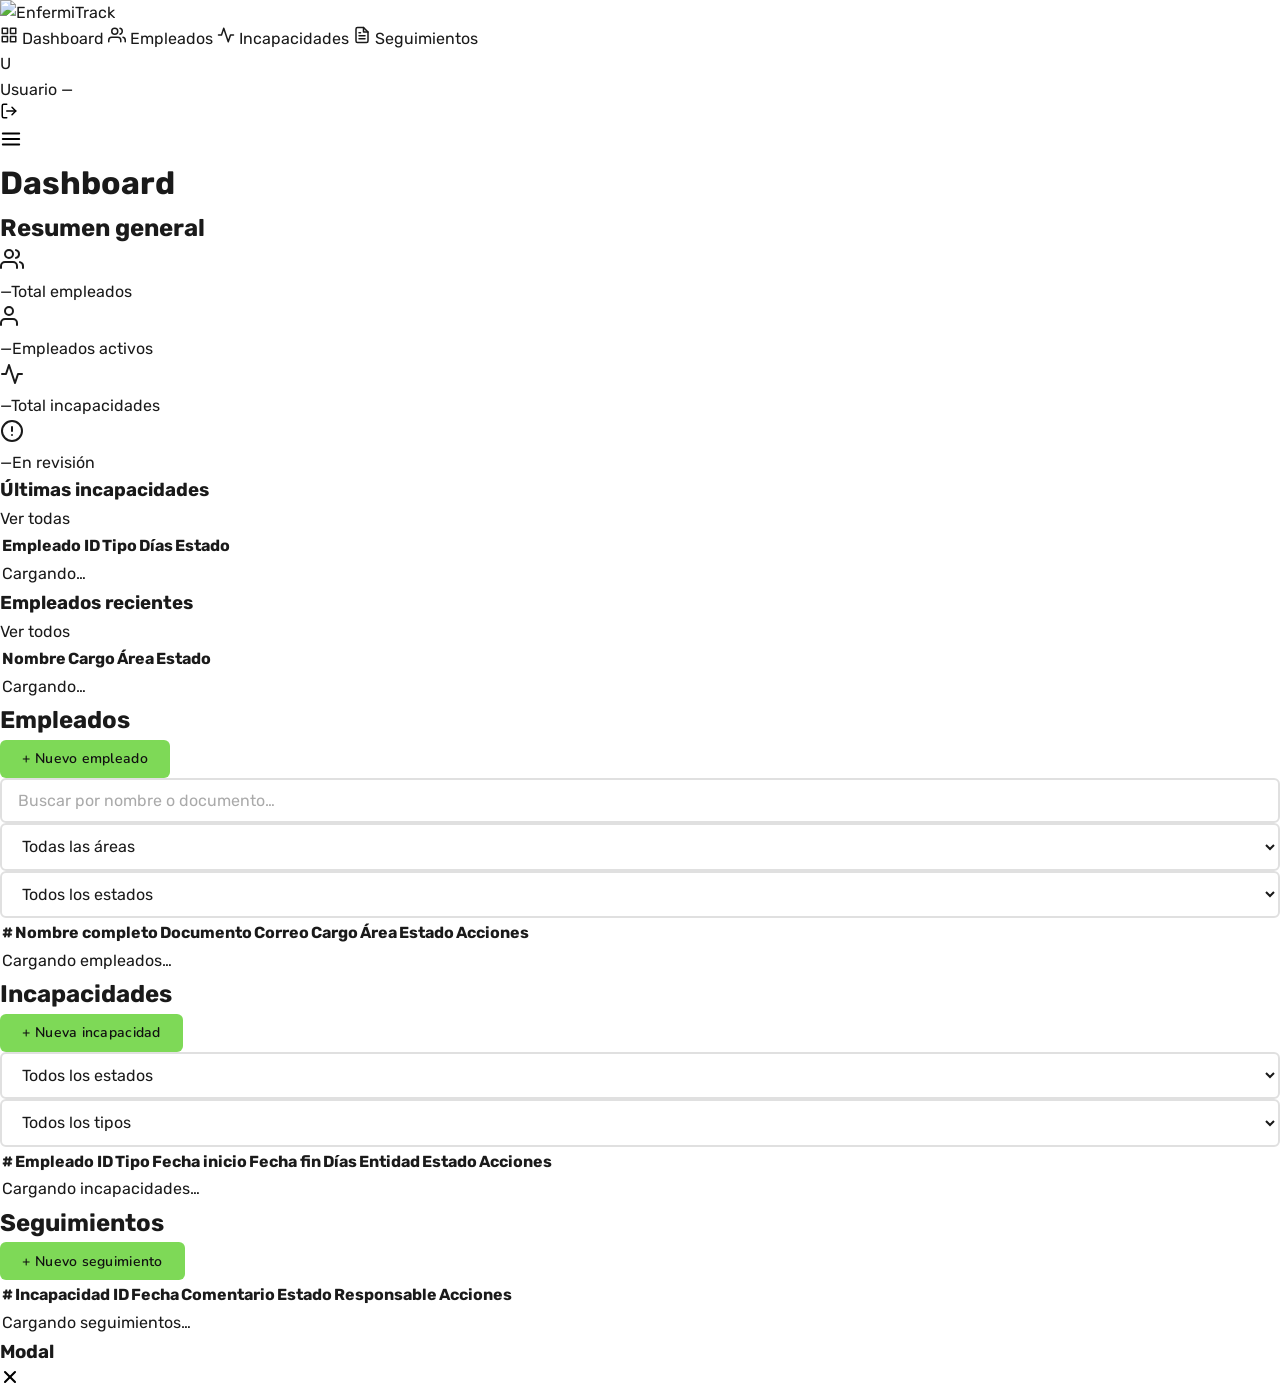
==== Paginas/Dashboard.html @ d9bfbee5 "samuel : [Organizacion de pagina Dashboards]" ====
<!DOCTYPE html>
<html lang="es">
<head>
  <meta charset="UTF-8" />
  <meta name="viewport" content="width=device-width, initial-scale=1.0" />
  <title>EnfermiTrack — Dashboard</title>
  <link rel="preconnect" href="https://fonts.googleapis.com" />
  <link rel="preconnect" href="https://fonts.gstatic.com" crossorigin />
  <link href="https://fonts.googleapis.com/css2?family=Rajdhani:wght@500;600;700&family=Rubik:wght@400;500;600&family=Nunito:wght@400;600;700&display=swap" rel="stylesheet" />
  <link rel="stylesheet" href="../Css/Estilos.css" />
  <link rel="stylesheet" href="../Css/Dashboard.css" />
</head>
<body class="app-body">

  <!-- SIDEBAR -->
  <aside class="sidebar" id="sidebar">
    <div class="sidebar__brand">
      <img src="../Img/logo.png" alt="EnfermiTrack" class="sidebar__logo" />
    </div>
    <nav class="sidebar__nav">
      <a href="#" class="sidebar__link active" data-view="dashboard">
        <svg xmlns="http://www.w3.org/2000/svg" width="18" height="18" viewBox="0 0 24 24" fill="none" stroke="currentColor" stroke-width="2" stroke-linecap="round" stroke-linejoin="round"><rect x="3" y="3" width="7" height="7"/><rect x="14" y="3" width="7" height="7"/><rect x="3" y="14" width="7" height="7"/><rect x="14" y="14" width="7" height="7"/></svg>
        <span>Dashboard</span>
      </a>
      <a href="#" class="sidebar__link" data-view="empleados">
        <svg xmlns="http://www.w3.org/2000/svg" width="18" height="18" viewBox="0 0 24 24" fill="none" stroke="currentColor" stroke-width="2" stroke-linecap="round" stroke-linejoin="round"><path d="M17 21v-2a4 4 0 0 0-4-4H5a4 4 0 0 0-4 4v2"/><circle cx="9" cy="7" r="4"/><path d="M23 21v-2a4 4 0 0 0-3-3.87"/><path d="M16 3.13a4 4 0 0 1 0 7.75"/></svg>
        <span>Empleados</span>
      </a>
      <a href="#" class="sidebar__link" data-view="incapacidades">
        <svg xmlns="http://www.w3.org/2000/svg" width="18" height="18" viewBox="0 0 24 24" fill="none" stroke="currentColor" stroke-width="2" stroke-linecap="round" stroke-linejoin="round"><path d="M22 12h-4l-3 9L9 3l-3 9H2"/></svg>
        <span>Incapacidades</span>
      </a>
      <a href="#" class="sidebar__link" data-view="seguimientos">
        <svg xmlns="http://www.w3.org/2000/svg" width="18" height="18" viewBox="0 0 24 24" fill="none" stroke="currentColor" stroke-width="2" stroke-linecap="round" stroke-linejoin="round"><path d="M14 2H6a2 2 0 0 0-2 2v16a2 2 0 0 0 2 2h12a2 2 0 0 0 2-2V8z"/><polyline points="14 2 14 8 20 8"/><line x1="16" y1="13" x2="8" y2="13"/><line x1="16" y1="17" x2="8" y2="17"/><polyline points="10 9 9 9 8 9"/></svg>
        <span>Seguimientos</span>
      </a>
    </nav>
    <div class="sidebar__footer">
      <div class="sidebar__user">
        <div class="sidebar__avatar" id="sidebarAvatar">U</div>
        <div class="sidebar__user-info">
          <span class="sidebar__user-name" id="sidebarUserName">Usuario</span>
          <span class="sidebar__user-role" id="sidebarUserRole">—</span>
        </div>
      </div>
      <button class="sidebar__logout" id="btnLogout" title="Cerrar sesión">
        <svg xmlns="http://www.w3.org/2000/svg" width="18" height="18" viewBox="0 0 24 24" fill="none" stroke="currentColor" stroke-width="2" stroke-linecap="round" stroke-linejoin="round"><path d="M9 21H5a2 2 0 0 1-2-2V5a2 2 0 0 1 2-2h4"/><polyline points="16 17 21 12 16 7"/><line x1="21" y1="12" x2="9" y2="12"/></svg>
      </button>
    </div>
  </aside>

  <!-- MAIN -->
  <div class="app-main">
    <header class="topbar">
      <button class="topbar__menu" id="btnMenuMobile" aria-label="Abrir menú">
        <svg xmlns="http://www.w3.org/2000/svg" width="22" height="22" viewBox="0 0 24 24" fill="none" stroke="currentColor" stroke-width="2" stroke-linecap="round" stroke-linejoin="round"><line x1="3" y1="6" x2="21" y2="6"/><line x1="3" y1="12" x2="21" y2="12"/><line x1="3" y1="18" x2="21" y2="18"/></svg>
      </button>
      <h1 class="topbar__title" id="topbarTitle">Dashboard</h1>
      <div class="topbar__right">
        <span class="topbar__badge" id="topbarUser"></span>
      </div>
    </header>

    <div class="toast-container" id="toastContainer" aria-live="polite"></div>

    <!-- VISTA DASHBOARD -->
    <section class="view" id="view-dashboard">
      <div class="view__header">
        <h2 class="view__title">Resumen general</h2>
      </div>
      <div class="stats-grid">
        <div class="stat-card stat-card--green">
          <div class="stat-card__icon"><svg xmlns="http://www.w3.org/2000/svg" width="24" height="24" viewBox="0 0 24 24" fill="none" stroke="currentColor" stroke-width="2" stroke-linecap="round" stroke-linejoin="round"><path d="M17 21v-2a4 4 0 0 0-4-4H5a4 4 0 0 0-4 4v2"/><circle cx="9" cy="7" r="4"/><path d="M23 21v-2a4 4 0 0 0-3-3.87"/><path d="M16 3.13a4 4 0 0 1 0 7.75"/></svg></div>
          <div class="stat-card__body"><span class="stat-card__num" id="statTotalEmpleados">—</span><span class="stat-card__label">Total empleados</span></div>
        </div>
        <div class="stat-card stat-card--blue">
          <div class="stat-card__icon"><svg xmlns="http://www.w3.org/2000/svg" width="24" height="24" viewBox="0 0 24 24" fill="none" stroke="currentColor" stroke-width="2" stroke-linecap="round" stroke-linejoin="round"><path d="M17 21v-2a4 4 0 0 0-4-4H5a4 4 0 0 0-4 4v2"/><circle cx="9" cy="7" r="4"/></svg></div>
          <div class="stat-card__body"><span class="stat-card__num" id="statEmpleadosActivos">—</span><span class="stat-card__label">Empleados activos</span></div>
        </div>
        <div class="stat-card stat-card--yellow">
          <div class="stat-card__icon"><svg xmlns="http://www.w3.org/2000/svg" width="24" height="24" viewBox="0 0 24 24" fill="none" stroke="currentColor" stroke-width="2" stroke-linecap="round" stroke-linejoin="round"><path d="M22 12h-4l-3 9L9 3l-3 9H2"/></svg></div>
          <div class="stat-card__body"><span class="stat-card__num" id="statTotalIncapacidades">—</span><span class="stat-card__label">Total incapacidades</span></div>
        </div>
        <div class="stat-card stat-card--red">
          <div class="stat-card__icon"><svg xmlns="http://www.w3.org/2000/svg" width="24" height="24" viewBox="0 0 24 24" fill="none" stroke="currentColor" stroke-width="2" stroke-linecap="round" stroke-linejoin="round"><circle cx="12" cy="12" r="10"/><line x1="12" y1="8" x2="12" y2="12"/><line x1="12" y1="16" x2="12.01" y2="16"/></svg></div>
          <div class="stat-card__body"><span class="stat-card__num" id="statIncapacidadesPendientes">—</span><span class="stat-card__label">En revisión</span></div>
        </div>
      </div>
      <div class="dashboard-grid">
        <div class="card">
          <div class="card__header">
            <h3 class="card__title">Últimas incapacidades</h3>
            <a href="#" class="card__link" data-view="incapacidades">Ver todas</a>
          </div>
          <div class="table-wrap">
            <table class="table" id="dashTableIncapacidades">
              <thead><tr><th>Empleado ID</th><th>Tipo</th><th>Días</th><th>Estado</th></tr></thead>
              <tbody><tr><td colspan="4" class="table__empty">Cargando…</td></tr></tbody>
            </table>
          </div>
        </div>
        <div class="card">
          <div class="card__header">
            <h3 class="card__title">Empleados recientes</h3>
            <a href="#" class="card__link" data-view="empleados">Ver todos</a>
          </div>
          <div class="table-wrap">
            <table class="table" id="dashTableEmpleados">
              <thead><tr><th>Nombre</th><th>Cargo</th><th>Área</th><th>Estado</th></tr></thead>
              <tbody><tr><td colspan="4" class="table__empty">Cargando…</td></tr></tbody>
            </table>
          </div>
        </div>
      </div>
    </section>

    <!-- VISTA EMPLEADOS -->
    <section class="view hidden" id="view-empleados">
      <div class="view__header">
        <h2 class="view__title">Empleados</h2>
        <button class="btn btn--primary" id="btnNuevoEmpleado">+ Nuevo empleado</button>
      </div>
      <div class="filters-bar">
        <input class="form-input filters-bar__search" type="text" id="filterEmpleadoNombre" placeholder="Buscar por nombre o documento…" />
        <select class="form-input filters-bar__select" id="filterEmpleadoArea"><option value="">Todas las áreas</option></select>
        <select class="form-input filters-bar__select" id="filterEmpleadoEstado">
          <option value="">Todos los estados</option>
          <option value="activo">Activo</option>
          <option value="inactivo">Inactivo</option>
        </select>
      </div>
      <div class="card">
        <div class="table-wrap">
          <table class="table" id="tablaEmpleados">
            <thead><tr><th>#</th><th>Nombre completo</th><th>Documento</th><th>Correo</th><th>Cargo</th><th>Área</th><th>Estado</th><th>Acciones</th></tr></thead>
            <tbody><tr><td colspan="8" class="table__empty">Cargando empleados…</td></tr></tbody>
          </table>
        </div>
      </div>
    </section>

    <!-- VISTA INCAPACIDADES -->
    <section class="view hidden" id="view-incapacidades">
      <div class="view__header">
        <h2 class="view__title">Incapacidades</h2>
        <button class="btn btn--primary" id="btnNuevaIncapacidad">+ Nueva incapacidad</button>
      </div>
      <div class="filters-bar">
        <select class="form-input filters-bar__select" id="filterIncapEstado">
          <option value="">Todos los estados</option>
          <option value="registrada">Registrada</option>
          <option value="en_revision">En revisión</option>
          <option value="aprobada">Aprobada</option>
          <option value="rechazada">Rechazada</option>
          <option value="finalizada">Finalizada</option>
        </select>
        <select class="form-input filters-bar__select" id="filterIncapTipo">
          <option value="">Todos los tipos</option>
          <option value="enfermedad_general">Enfermedad general</option>
          <option value="accidente_laboral">Accidente laboral</option>
          <option value="licencia_medica">Licencia médica</option>
          <option value="incapacidad_temporal">Incapacidad temporal</option>
        </select>
      </div>
      <div class="card">
        <div class="table-wrap">
          <table class="table" id="tablaIncapacidades">
            <thead><tr><th>#</th><th>Empleado ID</th><th>Tipo</th><th>Fecha inicio</th><th>Fecha fin</th><th>Días</th><th>Entidad</th><th>Estado</th><th>Acciones</th></tr></thead>
            <tbody><tr><td colspan="9" class="table__empty">Cargando incapacidades…</td></tr></tbody>
          </table>
        </div>
      </div>
    </section>

    <!-- VISTA SEGUIMIENTOS -->
    <section class="view hidden" id="view-seguimientos">
      <div class="view__header">
        <h2 class="view__title">Seguimientos</h2>
        <button class="btn btn--primary" id="btnNuevoSeguimiento">+ Nuevo seguimiento</button>
      </div>
      <div class="card">
        <div class="table-wrap">
          <table class="table" id="tablaSeguimientos">
            <thead><tr><th>#</th><th>Incapacidad ID</th><th>Fecha</th><th>Comentario</th><th>Estado</th><th>Responsable</th><th>Acciones</th></tr></thead>
            <tbody><tr><td colspan="7" class="table__empty">Cargando seguimientos…</td></tr></tbody>
          </table>
        </div>
      </div>
    </section>

  </div>

  <!-- MODAL -->
  <div class="modal-backdrop hidden" id="modalBackdrop">
    <div class="modal" id="modal" role="dialog" aria-modal="true" aria-labelledby="modalTitle">
      <div class="modal__header">
        <h3 class="modal__title" id="modalTitle">Modal</h3>
        <button class="modal__close" id="modalClose" aria-label="Cerrar">
          <svg xmlns="http://www.w3.org/2000/svg" width="20" height="20" viewBox="0 0 24 24" fill="none" stroke="currentColor" stroke-width="2.5" stroke-linecap="round" stroke-linejoin="round"><line x1="18" y1="6" x2="6" y2="18"/><line x1="6" y1="6" x2="18" y2="18"/></svg>
        </button>
      </div>
      <div class="modal__body" id="modalBody"></div>
      <div class="modal__footer" id="modalFooter"></div>
    </div>
  </div>

  <!-- SCRIPTS -->
  <script src="../Js/Utils/Token.js"></script>
  <script src="../Js/Utils/Helpers.js"></script>
  <script src="../Js/Api/Auth.js"></script>
  <script src="../Js/Api/Empleados.js"></script>
  <script src="../Js/Api/Incapacidades.js"></script>
  <script src="../Js/Api/Seguimiento.js"></script>
  <script src="../Js/Ui/Tables.js"></script>
  <script src="../Js/Ui/Forms.js"></script>
  <script src="../Js/Ui/Dashboards.js"></script>
</body>
</html>
---- Css/Estilos.css ----
/* ═══════════════════════════════════════════════════════════════
   ENFERMITRACK — Estilos.css
   Scope: Index.html (landing + login)
   Tokens compartidos también usados por Dashboard.css
═══════════════════════════════════════════════════════════════ */

/* ─── TOKENS ─────────────────────────────────────────────────── */
:root {
  /* Colores */
  --verde:        #7ed957;
  --verde-dark:   #5cb83a;
  --verde-light:  #a8e87c;
  --negro:        #111111;
  --gris-oscuro:  #1e1e1e;
  --gris-medio:   #3a3a3a;
  --gris-suave:   #f4f4f4;
  --gris-borde:   #e0e0e0;
  --blanco:       #ffffff;
  --texto:        #1a1a1a;
  --texto-suave:  #555555;
  --error:        #e53e3e;
  --error-bg:     #fff5f5;
  --success:      #2f855a;
  --success-bg:   #f0fff4;

  /* Tipografías */
  --font-display: 'Rajdhani', sans-serif;   /* Títulos grandes — aprox Horizon */
  --font-body:    'Rubik', sans-serif;      /* Cuerpo — aprox Ruda */
  --font-ui:      'Nunito', sans-serif;     /* UI/forms — aprox Chau Philomene */

  /* Escala de tipo */
  --text-xs:   0.75rem;
  --text-sm:   0.875rem;
  --text-base: 1rem;
  --text-lg:   1.125rem;
  --text-xl:   1.375rem;
  --text-2xl:  1.75rem;
  --text-3xl:  2.5rem;
  --text-4xl:  3.5rem;

  /* Espaciado */
  --sp-1: 0.25rem;
  --sp-2: 0.5rem;
  --sp-3: 0.75rem;
  --sp-4: 1rem;
  --sp-6: 1.5rem;
  --sp-8: 2rem;
  --sp-12: 3rem;
  --sp-16: 4rem;

  /* Radios */
  --radius-sm: 6px;
  --radius:    10px;
  --radius-lg: 16px;

  /* Sombras */
  --shadow-sm: 0 1px 4px rgba(0,0,0,.08);
  --shadow:    0 4px 16px rgba(0,0,0,.12);
  --shadow-lg: 0 12px 40px rgba(0,0,0,.18);

  /* Transiciones */
  --transition: 180ms ease;
}

/* ─── RESET ───────────────────────────────────────────────────── */
*, *::before, *::after { box-sizing: border-box; margin: 0; padding: 0; }

html { scroll-behavior: smooth; }

body {
  font-family: var(--font-body);
  font-size: var(--text-base);
  color: var(--texto);
  background: var(--blanco);
  line-height: 1.6;
  -webkit-font-smoothing: antialiased;
}

img { display: block; max-width: 100%; }
a  { text-decoration: none; color: inherit; }
button { cursor: pointer; font-family: inherit; border: none; background: none; }

/* ─── BOTONES ─────────────────────────────────────────────────── */
.btn {
  display: inline-flex;
  align-items: center;
  justify-content: center;
  gap: var(--sp-2);
  font-family: var(--font-ui);
  font-weight: 600;
  font-size: var(--text-sm);
  padding: 0.6rem 1.4rem;
  border-radius: var(--radius-sm);
  transition: background var(--transition), color var(--transition),
              box-shadow var(--transition), transform var(--transition);
  letter-spacing: 0.02em;
  white-space: nowrap;
}

.btn--primary {
  background: var(--verde);
  color: var(--negro);
}
.btn--primary:hover {
  background: var(--verde-dark);
  box-shadow: 0 4px 14px rgba(126,217,87,.4);
  transform: translateY(-1px);
}
.btn--primary:active { transform: translateY(0); }

.btn--ghost {
  background: transparent;
  color: var(--negro);
  border: 2px solid var(--negro);
}
.btn--ghost:hover {
  background: var(--negro);
  color: var(--blanco);
}

.btn--full { width: 100%; }

.btn__loader .spinner {
  animation: spin 0.8s linear infinite;
}
@keyframes spin { to { transform: rotate(360deg); } }

/* ─── NAVBAR ──────────────────────────────────────────────────── */
.navbar {
  position: fixed;
  top: 0; left: 0; right: 0;
  z-index: 100;
  display: flex;
  align-items: center;
  justify-content: space-between;
  padding: var(--sp-3) var(--sp-8);
  background: var(--verde);
  box-shadow: 0 2px 8px rgba(0,0,0,.15);
}

.navbar__logo {
  height: 40px;
  width: auto;
  object-fit: contain;
}

.navbar__actions { display: flex; gap: var(--sp-3); }

/* ─── HERO ────────────────────────────────────────────────────── */
.hero {
  position: relative;
  height: 320px;           /* altura igual al diseño Canva */
  margin-top: 56px;        /* espacio navbar */
  overflow: hidden;
  display: flex;
  align-items: flex-end;
  background: var(--negro);
}

/* Foto de fondo: el señor */
.hero__bg {
  position: absolute;
  inset: 0;
  width: 100%;
  height: 100%;
  object-fit: cover;
  object-position: center top;
  z-index: 0;
}

/* Overlay oscuro sobre la foto */
.hero__overlay {
  position: absolute;
  inset: 0;
  background: linear-gradient(
    to right,
    rgba(10,10,10,0.72) 0%,
    rgba(10,10,10,0.45) 55%,
    rgba(10,10,10,0.10) 100%
  );
  z-index: 1;
}

/* Texto izquierdo */
.hero__content {
  position: relative;
  z-index: 2;
  padding: var(--sp-8) var(--sp-8) var(--sp-8);
  max-width: 520px;
}

.hero__title {
  font-family: var(--font-display);
  font-size: 2.8rem;
  font-weight: 700;
  line-height: 1.0;
  color: var(--blanco);
  text-transform: uppercase;
  letter-spacing: 0.01em;
  margin-bottom: var(--sp-3);
}

.hero__sub {
  font-family: var(--font-display);
  font-size: var(--text-lg);
  font-weight: 600;
  font-style: italic;
  color: var(--blanco);
  line-height: 1.4;
}

.hero__sub strong {
  font-style: normal;
}

/* Foto flotante: abuelita (derecha) */
.hero__float {
  position: absolute;
  right: 6%;
  bottom: 0;
  z-index: 3;
  width: 210px;
}

.hero__float-img {
  width: 100%;
  height: auto;
  border-radius: var(--radius-lg) var(--radius-lg) 0 0;
  display: block;
  object-fit: cover;
  object-position: top center;
  box-shadow: -4px 0 24px rgba(0,0,0,0.35);
}

/* ─── LOGIN SECTION ───────────────────────────────────────────── */
.login-section {
  background: var(--gris-suave);
  padding: var(--sp-16) var(--sp-4);
  display: flex;
  justify-content: center;
  align-items: center;
  min-height: 100vh;
}

.login-card {
  background: var(--blanco);
  border-radius: var(--radius-lg);
  box-shadow: var(--shadow-lg);
  padding: var(--sp-12) var(--sp-8);
  width: 100%;
  max-width: 420px;
}

.login-card__header {
  text-align: center;
  margin-bottom: var(--sp-8);
}

.login-card__logo {
  height: 48px;
  width: auto;
  margin: 0 auto var(--sp-4);
  object-fit: contain;
}

.login-card__title {
  font-family: var(--font-ui);
  font-size: var(--text-2xl);
  font-weight: 700;
  color: var(--texto);
  margin-bottom: var(--sp-2);
}

.login-card__sub {
  font-size: var(--text-sm);
  color: var(--texto-suave);
}

/* ─── FORMULARIO ──────────────────────────────────────────────── */
.login-form { display: flex; flex-direction: column; gap: var(--sp-4); }

.form-group { display: flex; flex-direction: column; gap: var(--sp-2); }

.form-label {
  font-family: var(--font-ui);
  font-size: var(--text-sm);
  font-weight: 600;
  color: var(--texto);
  letter-spacing: 0.01em;
}

.form-input-wrap { position: relative; }

.form-input {
  width: 100%;
  padding: 0.7rem 1rem;
  border: 2px solid var(--gris-borde);
  border-radius: var(--radius-sm);
  font-family: var(--font-body);
  font-size: var(--text-base);
  color: var(--texto);
  background: var(--blanco);
  transition: border-color var(--transition), box-shadow var(--transition);
  outline: none;
}

.form-input:focus {
  border-color: var(--verde);
  box-shadow: 0 0 0 3px rgba(126,217,87,0.2);
}

.form-input::placeholder { color: #aaa; }

.form-input-wrap .form-input {
  padding-right: 2.8rem;
}

.form-toggle-pw {
  position: absolute;
  right: 0.75rem;
  top: 50%;
  transform: translateY(-50%);
  color: var(--texto-suave);
  display: flex;
  align-items: center;
  padding: var(--sp-1);
  transition: color var(--transition);
}
.form-toggle-pw:hover { color: var(--verde-dark); }

/* Feedback */
.form-feedback {
  font-family: var(--font-ui);
  font-size: var(--text-sm);
  font-weight: 600;
  padding: 0.65rem 1rem;
  border-radius: var(--radius-sm);
  display: none;
}
.form-feedback.is-error {
  display: block;
  color: var(--error);
  background: var(--error-bg);
  border: 1px solid #feb2b2;
}
.form-feedback.is-success {
  display: block;
  color: var(--success);
  background: var(--success-bg);
  border: 1px solid #9ae6b4;
}

/* ─── FOOTER ──────────────────────────────────────────────────── */
.footer {
  background: var(--negro);
  color: rgba(255,255,255,0.35);
  font-family: var(--font-ui);
  font-size: var(--text-xs);
  text-align: center;
  padding: var(--sp-6) var(--sp-4);
  letter-spacing: 0.04em;
}

/* ─── RESPONSIVE ──────────────────────────────────────────────── */
@media (max-width: 768px) {
  .navbar { padding: var(--sp-3) var(--sp-4); }

  .hero         { height: 260px; }
  .hero__title  { font-size: var(--text-2xl); }
  .hero__sub    { font-size: var(--text-base); }
  .hero__content { padding: var(--sp-6) var(--sp-4); }

  .hero__float  { width: 140px; right: 3%; }
}

@media (max-width: 480px) {
  .hero         { height: 220px; }
  .hero__title  { font-size: var(--text-xl); }
  .hero__float  { width: 110px; }
  .login-card   { padding: var(--sp-8) var(--sp-6); }
}

/* ─── REDUCED MOTION ──────────────────────────────────────────── */
@media (prefers-reduced-motion: reduce) {
  *, *::before, *::after { animation: none !important; transition: none !important; }
}
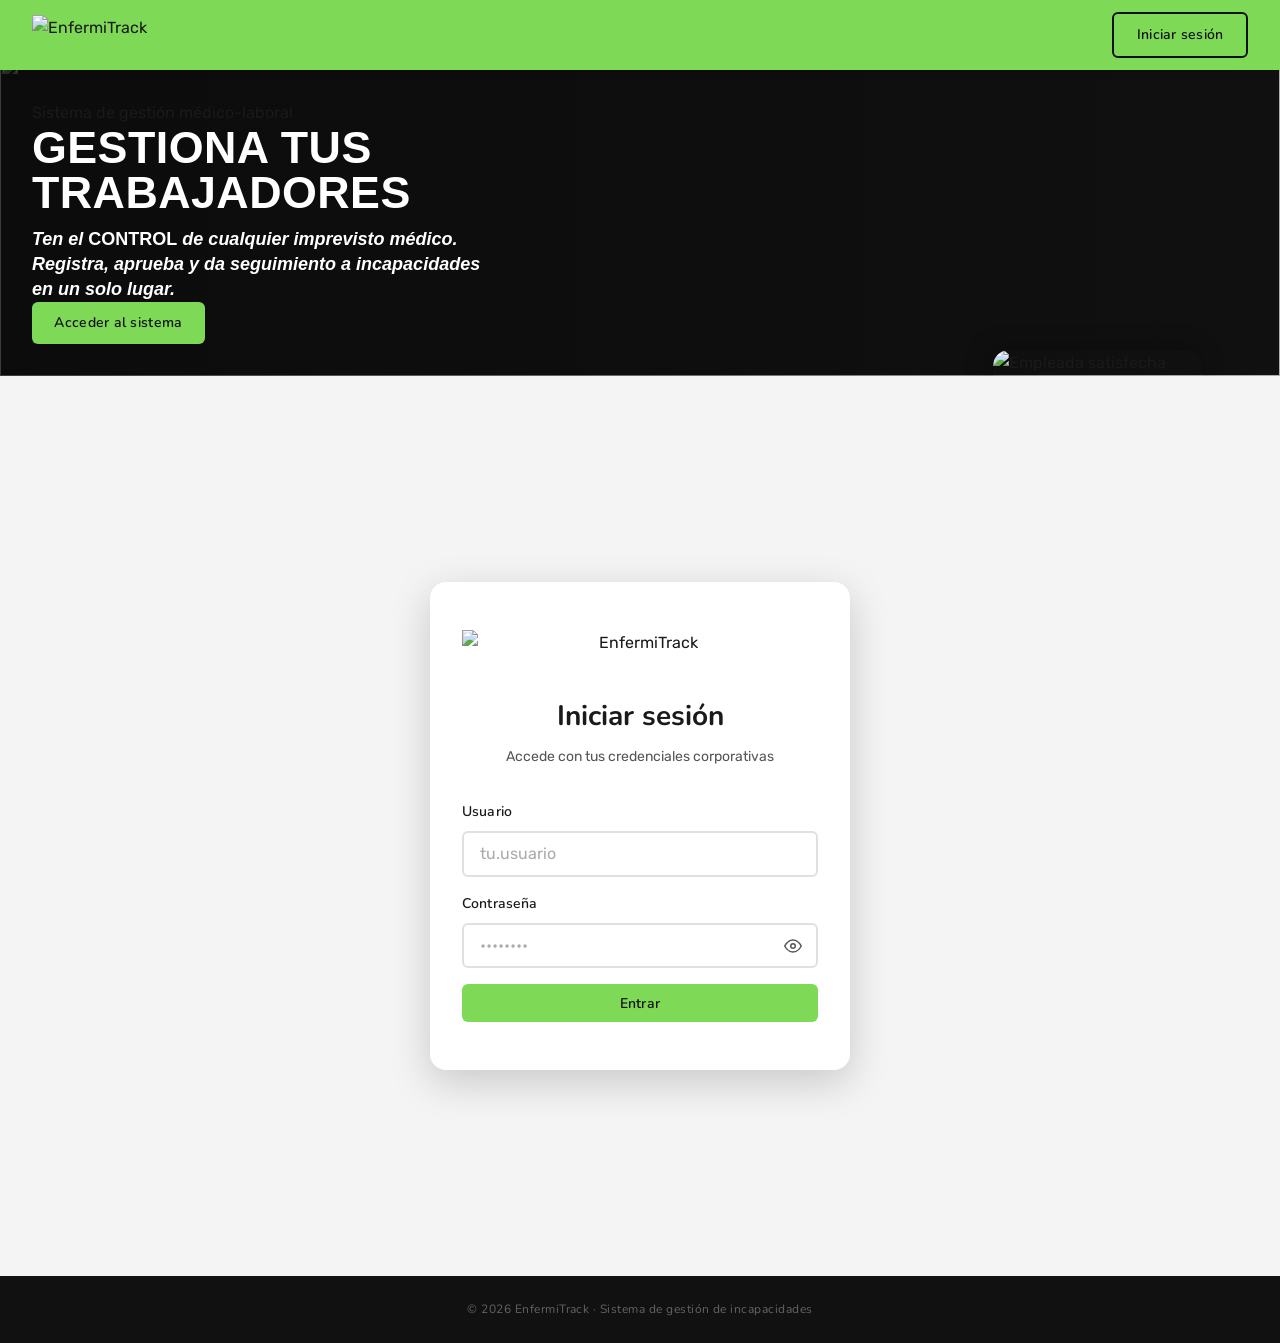
==== commit 7322740e: "samuel: [Correccion de nombres]" ====
--- a/Paginas/Dashboard.html
+++ b/Paginas/Dashboard.html
@@ -36,15 +36,9 @@
       </a>
     </nav>
     <div class="sidebar__footer">
-      <div class="sidebar__user">
-        <div class="sidebar__avatar" id="sidebarAvatar">U</div>
-        <div class="sidebar__user-info">
-          <span class="sidebar__user-name" id="sidebarUserName">Usuario</span>
-          <span class="sidebar__user-role" id="sidebarUserRole">—</span>
-        </div>
-      </div>
       <button class="sidebar__logout" id="btnLogout" title="Cerrar sesión">
         <svg xmlns="http://www.w3.org/2000/svg" width="18" height="18" viewBox="0 0 24 24" fill="none" stroke="currentColor" stroke-width="2" stroke-linecap="round" stroke-linejoin="round"><path d="M9 21H5a2 2 0 0 1-2-2V5a2 2 0 0 1 2-2h4"/><polyline points="16 17 21 12 16 7"/><line x1="21" y1="12" x2="9" y2="12"/></svg>
+        <span>Cerrar sesión</span>
       </button>
     </div>
   </aside>
@@ -56,9 +50,7 @@
         <svg xmlns="http://www.w3.org/2000/svg" width="22" height="22" viewBox="0 0 24 24" fill="none" stroke="currentColor" stroke-width="2" stroke-linecap="round" stroke-linejoin="round"><line x1="3" y1="6" x2="21" y2="6"/><line x1="3" y1="12" x2="21" y2="12"/><line x1="3" y1="18" x2="21" y2="18"/></svg>
       </button>
       <h1 class="topbar__title" id="topbarTitle">Dashboard</h1>
-      <div class="topbar__right">
-        <span class="topbar__badge" id="topbarUser"></span>
-      </div>
+      <div class="topbar__right"></div>
     </header>
 
     <div class="toast-container" id="toastContainer" aria-live="polite"></div>
--- a/Css/Dashboard.css
+++ b/Css/Dashboard.css
@@ -0,0 +1,549 @@
+/* ═══════════════════════════════════════════════════════════════
+   Dashboard.css — App shell, sidebar, tablas, modal, toasts
+   Reutiliza tokens de Estilos.css
+═══════════════════════════════════════════════════════════════ */
+
+/* ─── LAYOUT APP ──────────────────────────────────────────────── */
+.app-body {
+  display: flex;
+  min-height: 100vh;
+  background: #f7f8fa;
+  font-family: var(--font-body);
+}
+
+.hidden { display: none !important; }
+
+/* ─── SIDEBAR ─────────────────────────────────────────────────── */
+.sidebar {
+  width: 230px;
+  min-height: 100vh;
+  background: var(--verde);
+  display: flex;
+  flex-direction: column;
+  position: fixed;
+  top: 0; left: 0; bottom: 0;
+  z-index: 200;
+  transition: transform 0.25s ease;
+}
+
+.sidebar__brand {
+  padding: var(--sp-6) var(--sp-6) var(--sp-4);
+  border-bottom: 1px solid rgba(0,0,0,0.1);
+}
+
+.sidebar__logo {
+  height: 36px;
+  width: auto;
+  object-fit: contain;
+}
+
+.sidebar__nav {
+  flex: 1;
+  padding: var(--sp-4) var(--sp-3);
+  display: flex;
+  flex-direction: column;
+  gap: var(--sp-1);
+}
+
+.sidebar__link {
+  display: flex;
+  align-items: center;
+  gap: var(--sp-3);
+  padding: 0.65rem var(--sp-4);
+  border-radius: var(--radius-sm);
+  color: rgba(0,0,0,0.65);
+  font-family: var(--font-ui);
+  font-size: var(--text-sm);
+  font-weight: 600;
+  letter-spacing: 0.01em;
+  transition: background var(--transition), color var(--transition);
+  text-decoration: none;
+}
+
+.sidebar__link:hover {
+  background: rgba(0,0,0,0.08);
+  color: var(--negro);
+}
+
+.sidebar__link.active {
+  background: var(--negro);
+  color: var(--blanco);
+}
+
+.sidebar__link svg { flex-shrink: 0; }
+
+.sidebar__footer {
+  padding: var(--sp-4) var(--sp-4);
+  border-top: 1px solid rgba(0,0,0,0.1);
+  display: flex;
+  align-items: center;
+  gap: var(--sp-3);
+}
+
+.sidebar__user { display: flex; align-items: center; gap: var(--sp-3); flex: 1; min-width: 0; }
+
+.sidebar__avatar {
+  width: 34px; height: 34px;
+  border-radius: 50%;
+  background: var(--negro);
+  color: var(--blanco);
+  font-family: var(--font-display);
+  font-weight: 700;
+  font-size: var(--text-base);
+  display: flex; align-items: center; justify-content: center;
+  flex-shrink: 0;
+  text-transform: uppercase;
+}
+
+.sidebar__user-info { display: flex; flex-direction: column; min-width: 0; }
+
+.sidebar__user-name {
+  font-family: var(--font-ui);
+  font-size: var(--text-sm);
+  font-weight: 600;
+  color: var(--negro);
+  white-space: nowrap;
+  overflow: hidden;
+  text-overflow: ellipsis;
+}
+
+.sidebar__user-role {
+  font-family: var(--font-ui);
+  font-size: var(--text-xs);
+  color: rgba(0,0,0,0.5);
+  text-transform: capitalize;
+}
+
+.sidebar__logout {
+  color: rgba(0,0,0,0.4);
+  padding: var(--sp-2);
+  border-radius: var(--radius-sm);
+  display: flex; align-items: center;
+  transition: color var(--transition), background var(--transition);
+  flex-shrink: 0;
+}
+.sidebar__logout:hover { color: #c53030; background: rgba(197,48,48,0.1); }
+
+/* ─── MAIN AREA ───────────────────────────────────────────────── */
+.app-main {
+  margin-left: 230px;
+  flex: 1;
+  display: flex;
+  flex-direction: column;
+  min-height: 100vh;
+}
+
+/* ─── TOPBAR ──────────────────────────────────────────────────── */
+.topbar {
+  height: 60px;
+  background: var(--blanco);
+  border-bottom: 1px solid var(--gris-borde);
+  display: flex;
+  align-items: center;
+  padding: 0 var(--sp-8);
+  gap: var(--sp-4);
+  position: sticky; top: 0; z-index: 100;
+}
+
+.topbar__menu {
+  display: none;
+  color: var(--texto);
+  padding: var(--sp-2);
+  border-radius: var(--radius-sm);
+}
+
+.topbar__title {
+  font-family: var(--font-display);
+  font-size: var(--text-xl);
+  font-weight: 700;
+  color: var(--texto);
+  flex: 1;
+  letter-spacing: 0.01em;
+}
+
+.topbar__badge {
+  font-family: var(--font-ui);
+  font-size: var(--text-xs);
+  font-weight: 700;
+  background: var(--verde);
+  color: var(--negro);
+  padding: 0.2rem 0.7rem;
+  border-radius: 999px;
+  letter-spacing: 0.04em;
+  text-transform: uppercase;
+}
+
+/* ─── VISTAS ──────────────────────────────────────────────────── */
+.view {
+  padding: var(--sp-8);
+  flex: 1;
+  animation: fadeIn 0.18s ease;
+}
+
+@keyframes fadeIn { from { opacity: 0; transform: translateY(6px); } to { opacity: 1; transform: none; } }
+
+.view__header {
+  display: flex;
+  align-items: center;
+  justify-content: space-between;
+  margin-bottom: var(--sp-6);
+  gap: var(--sp-4);
+  flex-wrap: wrap;
+}
+
+.view__title {
+  font-family: var(--font-display);
+  font-size: var(--text-2xl);
+  font-weight: 700;
+  color: var(--texto);
+  letter-spacing: 0.01em;
+}
+
+/* ─── STAT CARDS ──────────────────────────────────────────────── */
+.stats-grid {
+  display: grid;
+  grid-template-columns: repeat(auto-fit, minmax(200px, 1fr));
+  gap: var(--sp-4);
+  margin-bottom: var(--sp-6);
+}
+
+.stat-card {
+  background: var(--blanco);
+  border-radius: var(--radius);
+  box-shadow: var(--shadow-sm);
+  padding: var(--sp-6);
+  display: flex;
+  align-items: center;
+  gap: var(--sp-4);
+  border-left: 4px solid transparent;
+  transition: box-shadow var(--transition), transform var(--transition);
+}
+.stat-card:hover { box-shadow: var(--shadow); transform: translateY(-2px); }
+
+.stat-card--green { border-color: var(--verde); }
+.stat-card--blue  { border-color: #4299e1; }
+.stat-card--yellow{ border-color: #ecc94b; }
+.stat-card--red   { border-color: #fc8181; }
+
+.stat-card__icon {
+  width: 48px; height: 48px;
+  border-radius: var(--radius);
+  display: flex; align-items: center; justify-content: center;
+  flex-shrink: 0;
+}
+.stat-card--green .stat-card__icon { background: rgba(126,217,87,.12); color: var(--verde-dark); }
+.stat-card--blue  .stat-card__icon { background: rgba(66,153,225,.12); color: #2b6cb0; }
+.stat-card--yellow .stat-card__icon { background: rgba(236,201,75,.12); color: #b7791f; }
+.stat-card--red   .stat-card__icon { background: rgba(252,129,129,.12); color: #c53030; }
+
+.stat-card__body { display: flex; flex-direction: column; }
+
+.stat-card__num {
+  font-family: var(--font-display);
+  font-size: var(--text-3xl);
+  font-weight: 700;
+  line-height: 1;
+  color: var(--texto);
+}
+
+.stat-card__label {
+  font-family: var(--font-ui);
+  font-size: var(--text-xs);
+  font-weight: 600;
+  letter-spacing: 0.06em;
+  text-transform: uppercase;
+  color: var(--texto-suave);
+  margin-top: var(--sp-1);
+}
+
+/* ─── DASHBOARD GRID ──────────────────────────────────────────── */
+.dashboard-grid {
+  display: grid;
+  grid-template-columns: 1fr 1fr;
+  gap: var(--sp-6);
+}
+
+/* ─── CARDS ───────────────────────────────────────────────────── */
+.card {
+  background: var(--blanco);
+  border-radius: var(--radius);
+  box-shadow: var(--shadow-sm);
+  overflow: hidden;
+}
+
+.card__header {
+  display: flex;
+  align-items: center;
+  justify-content: space-between;
+  padding: var(--sp-4) var(--sp-6);
+  border-bottom: 1px solid var(--gris-borde);
+}
+
+.card__title {
+  font-family: var(--font-ui);
+  font-size: var(--text-base);
+  font-weight: 700;
+  color: var(--texto);
+}
+
+.card__link {
+  font-family: var(--font-ui);
+  font-size: var(--text-xs);
+  font-weight: 700;
+  color: var(--verde-dark);
+  letter-spacing: 0.04em;
+  text-transform: uppercase;
+  text-decoration: none;
+  transition: color var(--transition);
+}
+.card__link:hover { color: var(--verde); }
+
+/* ─── FILTROS ─────────────────────────────────────────────────── */
+.filters-bar {
+  display: flex;
+  gap: var(--sp-3);
+  margin-bottom: var(--sp-4);
+  flex-wrap: wrap;
+}
+
+.filters-bar__search {
+  flex: 1;
+  min-width: 220px;
+}
+
+.filters-bar__select {
+  width: auto;
+  min-width: 160px;
+}
+
+/* ─── TABLAS ──────────────────────────────────────────────────── */
+.table-wrap {
+  overflow-x: auto;
+  -webkit-overflow-scrolling: touch;
+}
+
+.table {
+  width: 100%;
+  border-collapse: collapse;
+  font-family: var(--font-body);
+  font-size: var(--text-sm);
+}
+
+.table thead tr {
+  background: var(--gris-suave);
+  border-bottom: 2px solid var(--gris-borde);
+}
+
+.table th {
+  padding: 0.65rem var(--sp-4);
+  text-align: left;
+  font-family: var(--font-ui);
+  font-size: var(--text-xs);
+  font-weight: 700;
+  letter-spacing: 0.07em;
+  text-transform: uppercase;
+  color: var(--texto-suave);
+  white-space: nowrap;
+}
+
+.table td {
+  padding: 0.75rem var(--sp-4);
+  border-bottom: 1px solid var(--gris-borde);
+  color: var(--texto);
+  vertical-align: middle;
+}
+
+.table tbody tr:last-child td { border-bottom: none; }
+
+.table tbody tr:hover { background: rgba(126,217,87,0.04); }
+
+.table__empty {
+  text-align: center;
+  color: var(--texto-suave);
+  font-style: italic;
+  padding: var(--sp-8) !important;
+}
+
+/* ─── BADGES DE ESTADO ────────────────────────────────────────── */
+.badge {
+  display: inline-flex;
+  align-items: center;
+  padding: 0.2rem 0.65rem;
+  border-radius: 999px;
+  font-family: var(--font-ui);
+  font-size: var(--text-xs);
+  font-weight: 700;
+  letter-spacing: 0.04em;
+  text-transform: capitalize;
+  white-space: nowrap;
+}
+
+.badge--activo      { background: rgba(126,217,87,.15); color: var(--verde-dark); }
+.badge--inactivo    { background: rgba(160,160,160,.15); color: #555; }
+.badge--registrada  { background: rgba(66,153,225,.15);  color: #2b6cb0; }
+.badge--en_revision { background: rgba(236,201,75,.15);  color: #b7791f; }
+.badge--aprobada    { background: rgba(126,217,87,.15);  color: var(--verde-dark); }
+.badge--rechazada   { background: rgba(252,129,129,.15); color: #c53030; }
+.badge--finalizada  { background: rgba(160,160,160,.15); color: #555; }
+.badge--cerrado     { background: rgba(160,160,160,.15); color: #555; }
+
+/* ─── BOTONES DE ACCIÓN ───────────────────────────────────────── */
+.action-btns { display: flex; gap: var(--sp-2); }
+
+.btn--icon {
+  display: inline-flex;
+  align-items: center;
+  justify-content: center;
+  width: 32px; height: 32px;
+  border-radius: var(--radius-sm);
+  font-size: var(--text-sm);
+  transition: background var(--transition), color var(--transition);
+  flex-shrink: 0;
+}
+
+.btn--edit  { background: rgba(66,153,225,.1); color: #2b6cb0; }
+.btn--edit:hover  { background: rgba(66,153,225,.22); }
+.btn--delete { background: rgba(252,129,129,.1); color: #c53030; }
+.btn--delete:hover { background: rgba(252,129,129,.22); }
+.btn--view  { background: rgba(126,217,87,.1); color: var(--verde-dark); }
+.btn--view:hover  { background: rgba(126,217,87,.22); }
+
+/* ─── MODAL ───────────────────────────────────────────────────── */
+.modal-backdrop {
+  position: fixed;
+  inset: 0;
+  background: rgba(0,0,0,0.55);
+  z-index: 500;
+  display: flex;
+  align-items: center;
+  justify-content: center;
+  padding: var(--sp-4);
+  animation: fadeIn 0.15s ease;
+}
+
+.modal {
+  background: var(--blanco);
+  border-radius: var(--radius-lg);
+  box-shadow: var(--shadow-lg);
+  width: 100%;
+  max-width: 540px;
+  max-height: 90vh;
+  display: flex;
+  flex-direction: column;
+  overflow: hidden;
+}
+
+.modal__header {
+  display: flex;
+  align-items: center;
+  justify-content: space-between;
+  padding: var(--sp-6) var(--sp-6) var(--sp-4);
+  border-bottom: 1px solid var(--gris-borde);
+}
+
+.modal__title {
+  font-family: var(--font-display);
+  font-size: var(--text-xl);
+  font-weight: 700;
+  color: var(--texto);
+  letter-spacing: 0.01em;
+}
+
+.modal__close {
+  color: var(--texto-suave);
+  padding: var(--sp-2);
+  border-radius: var(--radius-sm);
+  display: flex;
+  transition: background var(--transition), color var(--transition);
+}
+.modal__close:hover { background: var(--gris-suave); color: var(--error); }
+
+.modal__body {
+  padding: var(--sp-6);
+  overflow-y: auto;
+  flex: 1;
+}
+
+.modal__footer {
+  padding: var(--sp-4) var(--sp-6);
+  border-top: 1px solid var(--gris-borde);
+  display: flex;
+  justify-content: flex-end;
+  gap: var(--sp-3);
+}
+
+/* ─── FORMULARIOS EN MODAL ────────────────────────────────────── */
+.modal-form { display: flex; flex-direction: column; gap: var(--sp-4); }
+
+.form-row {
+  display: grid;
+  grid-template-columns: 1fr 1fr;
+  gap: var(--sp-4);
+}
+
+.btn--secondary {
+  background: var(--gris-suave);
+  color: var(--texto);
+  border: 2px solid var(--gris-borde);
+}
+.btn--secondary:hover { background: var(--gris-borde); }
+
+.btn--danger {
+  background: #fff5f5;
+  color: var(--error);
+  border: 2px solid #feb2b2;
+}
+.btn--danger:hover { background: #fed7d7; }
+
+/* ─── TOASTS ──────────────────────────────────────────────────── */
+.toast-container {
+  position: fixed;
+  top: var(--sp-4);
+  right: var(--sp-4);
+  z-index: 1000;
+  display: flex;
+  flex-direction: column;
+  gap: var(--sp-2);
+  max-width: 340px;
+}
+
+.toast {
+  background: var(--blanco);
+  border-radius: var(--radius);
+  box-shadow: var(--shadow-lg);
+  padding: var(--sp-4) var(--sp-6);
+  display: flex;
+  align-items: center;
+  gap: var(--sp-3);
+  font-family: var(--font-ui);
+  font-size: var(--text-sm);
+  font-weight: 600;
+  border-left: 4px solid var(--verde);
+  animation: slideIn 0.2s ease;
+}
+
+.toast--error   { border-color: var(--error); }
+.toast--success { border-color: var(--verde); }
+
+@keyframes slideIn {
+  from { opacity: 0; transform: translateX(30px); }
+  to   { opacity: 1; transform: none; }
+}
+
+/* RESPONSIVE  */
+@media (max-width: 900px) {
+  .dashboard-grid { grid-template-columns: 1fr; }
+}
+
+@media (max-width: 768px) {
+  .sidebar {
+    transform: translateX(-100%);
+  }
+  .sidebar.open {
+    transform: translateX(0);
+  }
+  .app-main { margin-left: 0; }
+  .topbar__menu { display: flex; }
+  .view { padding: var(--sp-4); }
+  .form-row { grid-template-columns: 1fr; }
+}
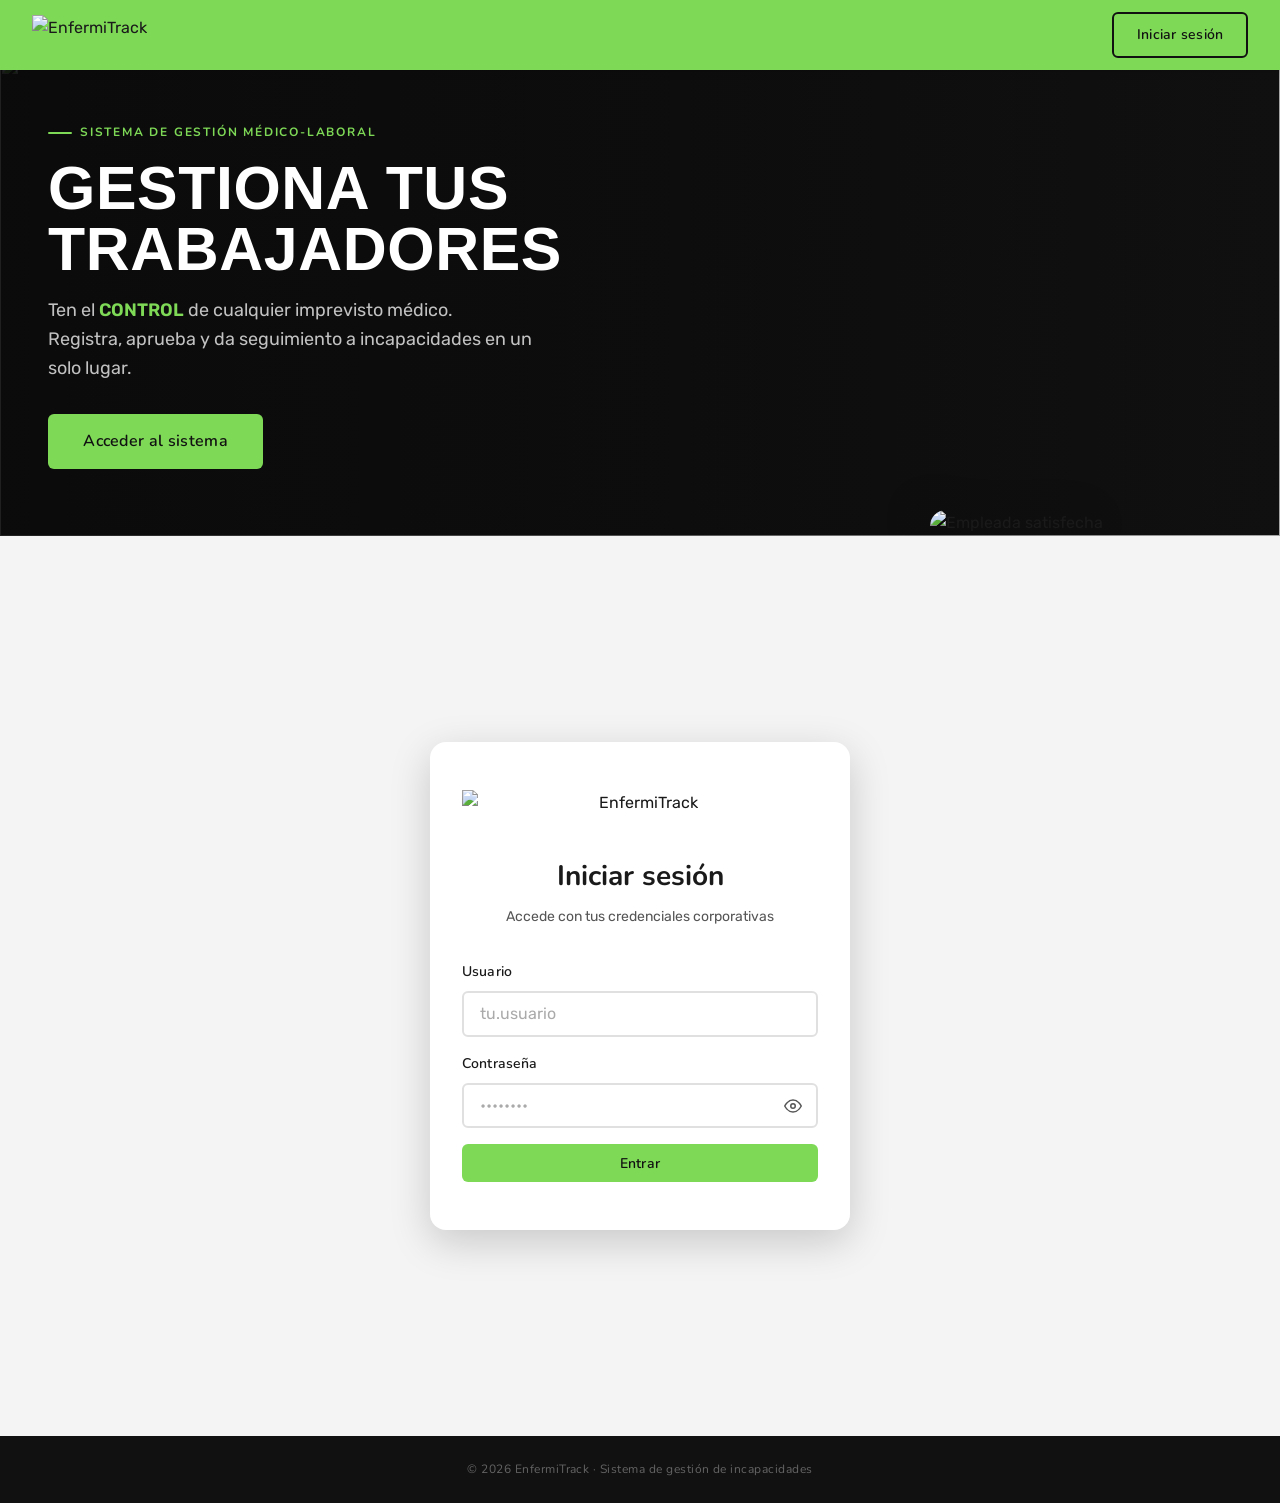
==== commit 80f04d6e: "Ajustes finales y correccion de bugs" ====
--- a/Paginas/Dashboard.html
+++ b/Paginas/Dashboard.html
@@ -12,48 +12,45 @@
 </head>
 <body class="app-body">
 
-  <!-- SIDEBAR -->
-  <aside class="sidebar" id="sidebar">
-    <div class="sidebar__brand">
-      <img src="../Img/logo.png" alt="EnfermiTrack" class="sidebar__logo" />
+  <!-- ══════════════════════════ NAVBAR ══════════════════════════ -->
+  <header class="app-navbar">
+    <!-- Logo siempre visible -->
+    <div class="app-navbar__brand">
+      <img src="../Img/logo.png" alt="EnfermiTrack" class="app-navbar__logo" />
     </div>
-    <nav class="sidebar__nav">
-      <a href="#" class="sidebar__link active" data-view="dashboard">
-        <svg xmlns="http://www.w3.org/2000/svg" width="18" height="18" viewBox="0 0 24 24" fill="none" stroke="currentColor" stroke-width="2" stroke-linecap="round" stroke-linejoin="round"><rect x="3" y="3" width="7" height="7"/><rect x="14" y="3" width="7" height="7"/><rect x="3" y="14" width="7" height="7"/><rect x="14" y="14" width="7" height="7"/></svg>
-        <span>Dashboard</span>
-      </a>
-      <a href="#" class="sidebar__link" data-view="empleados">
-        <svg xmlns="http://www.w3.org/2000/svg" width="18" height="18" viewBox="0 0 24 24" fill="none" stroke="currentColor" stroke-width="2" stroke-linecap="round" stroke-linejoin="round"><path d="M17 21v-2a4 4 0 0 0-4-4H5a4 4 0 0 0-4 4v2"/><circle cx="9" cy="7" r="4"/><path d="M23 21v-2a4 4 0 0 0-3-3.87"/><path d="M16 3.13a4 4 0 0 1 0 7.75"/></svg>
-        <span>Empleados</span>
-      </a>
-      <a href="#" class="sidebar__link" data-view="incapacidades">
-        <svg xmlns="http://www.w3.org/2000/svg" width="18" height="18" viewBox="0 0 24 24" fill="none" stroke="currentColor" stroke-width="2" stroke-linecap="round" stroke-linejoin="round"><path d="M22 12h-4l-3 9L9 3l-3 9H2"/></svg>
-        <span>Incapacidades</span>
-      </a>
-      <a href="#" class="sidebar__link" data-view="seguimientos">
-        <svg xmlns="http://www.w3.org/2000/svg" width="18" height="18" viewBox="0 0 24 24" fill="none" stroke="currentColor" stroke-width="2" stroke-linecap="round" stroke-linejoin="round"><path d="M14 2H6a2 2 0 0 0-2 2v16a2 2 0 0 0 2 2h12a2 2 0 0 0 2-2V8z"/><polyline points="14 2 14 8 20 8"/><line x1="16" y1="13" x2="8" y2="13"/><line x1="16" y1="17" x2="8" y2="17"/><polyline points="10 9 9 9 8 9"/></svg>
-        <span>Seguimientos</span>
-      </a>
+
+    <!-- Links de navegación (desktop) -->
+    <nav class="app-navbar__nav" id="appNav">
+      <a href="#" class="app-navbar__link active" data-view="dashboard">Dashboard</a>
+      <a href="#" class="app-navbar__link" data-view="empleados">Empleados</a>
+      <a href="#" class="app-navbar__link" data-view="incapacidades">Incapacidades</a>
+      <a href="#" class="app-navbar__link" data-view="seguimientos">Seguimientos</a>
     </nav>
-    <div class="sidebar__footer">
-      <button class="sidebar__logout" id="btnLogout" title="Cerrar sesión">
-        <svg xmlns="http://www.w3.org/2000/svg" width="18" height="18" viewBox="0 0 24 24" fill="none" stroke="currentColor" stroke-width="2" stroke-linecap="round" stroke-linejoin="round"><path d="M9 21H5a2 2 0 0 1-2-2V5a2 2 0 0 1 2-2h4"/><polyline points="16 17 21 12 16 7"/><line x1="21" y1="12" x2="9" y2="12"/></svg>
-        <span>Cerrar sesión</span>
+
+    <!-- Acciones derecha -->
+    <div class="app-navbar__right">
+      <button class="btn btn--ghost-dark" id="btnLogout">Cerrar sesión</button>
+      <!-- Hamburguesa mobile -->
+      <button class="app-navbar__hamburger" id="btnHamburger" aria-label="Menú">
+        <span></span><span></span><span></span>
       </button>
     </div>
-  </aside>
-
-  <!-- MAIN -->
-  <div class="app-main">
-    <header class="topbar">
-      <button class="topbar__menu" id="btnMenuMobile" aria-label="Abrir menú">
-        <svg xmlns="http://www.w3.org/2000/svg" width="22" height="22" viewBox="0 0 24 24" fill="none" stroke="currentColor" stroke-width="2" stroke-linecap="round" stroke-linejoin="round"><line x1="3" y1="6" x2="21" y2="6"/><line x1="3" y1="12" x2="21" y2="12"/><line x1="3" y1="18" x2="21" y2="18"/></svg>
-      </button>
-      <h1 class="topbar__title" id="topbarTitle">Dashboard</h1>
-      <div class="topbar__right"></div>
-    </header>
-
-    <div class="toast-container" id="toastContainer" aria-live="polite"></div>
+  </header>
+
+  <!-- Menú desplegable mobile -->
+  <div class="app-dropdown hidden" id="appDropdown">
+    <a href="#" class="app-dropdown__link active" data-view="dashboard">Dashboard</a>
+    <a href="#" class="app-dropdown__link" data-view="empleados">Empleados</a>
+    <a href="#" class="app-dropdown__link" data-view="incapacidades">Incapacidades</a>
+    <a href="#" class="app-dropdown__link" data-view="seguimientos">Seguimientos</a>
+    <button class="app-dropdown__logout" id="btnLogoutMobile">Cerrar sesión</button>
+  </div>
+
+  <!-- Toast notifications -->
+  <div class="toast-container" id="toastContainer" aria-live="polite"></div>
+
+  <!-- ══════════════════════════ CONTENIDO ══════════════════════ -->
+  <main class="app-content">
 
     <!-- VISTA DASHBOARD -->
     <section class="view" id="view-dashboard">
@@ -62,20 +59,40 @@
       </div>
       <div class="stats-grid">
         <div class="stat-card stat-card--green">
-          <div class="stat-card__icon"><svg xmlns="http://www.w3.org/2000/svg" width="24" height="24" viewBox="0 0 24 24" fill="none" stroke="currentColor" stroke-width="2" stroke-linecap="round" stroke-linejoin="round"><path d="M17 21v-2a4 4 0 0 0-4-4H5a4 4 0 0 0-4 4v2"/><circle cx="9" cy="7" r="4"/><path d="M23 21v-2a4 4 0 0 0-3-3.87"/><path d="M16 3.13a4 4 0 0 1 0 7.75"/></svg></div>
-          <div class="stat-card__body"><span class="stat-card__num" id="statTotalEmpleados">—</span><span class="stat-card__label">Total empleados</span></div>
+          <div class="stat-card__icon">
+            <svg xmlns="http://www.w3.org/2000/svg" width="24" height="24" viewBox="0 0 24 24" fill="none" stroke="currentColor" stroke-width="2"><path d="M17 21v-2a4 4 0 0 0-4-4H5a4 4 0 0 0-4 4v2"/><circle cx="9" cy="7" r="4"/><path d="M23 21v-2a4 4 0 0 0-3-3.87"/><path d="M16 3.13a4 4 0 0 1 0 7.75"/></svg>
+          </div>
+          <div class="stat-card__body">
+            <span class="stat-card__num" id="statTotalEmpleados">—</span>
+            <span class="stat-card__label">Total empleados</span>
+          </div>
         </div>
         <div class="stat-card stat-card--blue">
-          <div class="stat-card__icon"><svg xmlns="http://www.w3.org/2000/svg" width="24" height="24" viewBox="0 0 24 24" fill="none" stroke="currentColor" stroke-width="2" stroke-linecap="round" stroke-linejoin="round"><path d="M17 21v-2a4 4 0 0 0-4-4H5a4 4 0 0 0-4 4v2"/><circle cx="9" cy="7" r="4"/></svg></div>
-          <div class="stat-card__body"><span class="stat-card__num" id="statEmpleadosActivos">—</span><span class="stat-card__label">Empleados activos</span></div>
+          <div class="stat-card__icon">
+            <svg xmlns="http://www.w3.org/2000/svg" width="24" height="24" viewBox="0 0 24 24" fill="none" stroke="currentColor" stroke-width="2"><path d="M17 21v-2a4 4 0 0 0-4-4H5a4 4 0 0 0-4 4v2"/><circle cx="9" cy="7" r="4"/></svg>
+          </div>
+          <div class="stat-card__body">
+            <span class="stat-card__num" id="statEmpleadosActivos">—</span>
+            <span class="stat-card__label">Empleados activos</span>
+          </div>
         </div>
         <div class="stat-card stat-card--yellow">
-          <div class="stat-card__icon"><svg xmlns="http://www.w3.org/2000/svg" width="24" height="24" viewBox="0 0 24 24" fill="none" stroke="currentColor" stroke-width="2" stroke-linecap="round" stroke-linejoin="round"><path d="M22 12h-4l-3 9L9 3l-3 9H2"/></svg></div>
-          <div class="stat-card__body"><span class="stat-card__num" id="statTotalIncapacidades">—</span><span class="stat-card__label">Total incapacidades</span></div>
+          <div class="stat-card__icon">
+            <svg xmlns="http://www.w3.org/2000/svg" width="24" height="24" viewBox="0 0 24 24" fill="none" stroke="currentColor" stroke-width="2"><path d="M22 12h-4l-3 9L9 3l-3 9H2"/></svg>
+          </div>
+          <div class="stat-card__body">
+            <span class="stat-card__num" id="statTotalIncapacidades">—</span>
+            <span class="stat-card__label">Total incapacidades</span>
+          </div>
         </div>
         <div class="stat-card stat-card--red">
-          <div class="stat-card__icon"><svg xmlns="http://www.w3.org/2000/svg" width="24" height="24" viewBox="0 0 24 24" fill="none" stroke="currentColor" stroke-width="2" stroke-linecap="round" stroke-linejoin="round"><circle cx="12" cy="12" r="10"/><line x1="12" y1="8" x2="12" y2="12"/><line x1="12" y1="16" x2="12.01" y2="16"/></svg></div>
-          <div class="stat-card__body"><span class="stat-card__num" id="statIncapacidadesPendientes">—</span><span class="stat-card__label">En revisión</span></div>
+          <div class="stat-card__icon">
+            <svg xmlns="http://www.w3.org/2000/svg" width="24" height="24" viewBox="0 0 24 24" fill="none" stroke="currentColor" stroke-width="2"><circle cx="12" cy="12" r="10"/><line x1="12" y1="8" x2="12" y2="12"/><line x1="12" y1="16" x2="12.01" y2="16"/></svg>
+          </div>
+          <div class="stat-card__body">
+            <span class="stat-card__num" id="statIncapacidadesPendientes">—</span>
+            <span class="stat-card__label">En revisión</span>
+          </div>
         </div>
       </div>
       <div class="dashboard-grid">
@@ -180,7 +197,7 @@
       </div>
     </section>
 
-  </div>
+  </main>
 
   <!-- MODAL -->
   <div class="modal-backdrop hidden" id="modalBackdrop">
--- a/Css/Estilos.css
+++ b/Css/Estilos.css
@@ -149,11 +149,11 @@
 /* ─── HERO ────────────────────────────────────────────────────── */
 .hero {
   position: relative;
-  height: 320px;           /* altura igual al diseño Canva */
-  margin-top: 56px;        /* espacio navbar */
+  height: 480px;
+  margin-top: 56px;
   overflow: hidden;
   display: flex;
-  align-items: flex-end;
+  align-items: center;
   background: var(--negro);
 }
 
@@ -164,19 +164,19 @@
   width: 100%;
   height: 100%;
   object-fit: cover;
-  object-position: center top;
+  object-position: center center;
   z-index: 0;
 }
 
-/* Overlay oscuro sobre la foto */
+/* Overlay degradado izquierda oscuro → derecha semitransparente */
 .hero__overlay {
   position: absolute;
   inset: 0;
   background: linear-gradient(
     to right,
-    rgba(10,10,10,0.72) 0%,
-    rgba(10,10,10,0.45) 55%,
-    rgba(10,10,10,0.10) 100%
+    rgba(10,10,10,0.88) 0%,
+    rgba(10,10,10,0.60) 50%,
+    rgba(10,10,10,0.15) 100%
   );
   z-index: 1;
 }
@@ -185,51 +185,80 @@
 .hero__content {
   position: relative;
   z-index: 2;
-  padding: var(--sp-8) var(--sp-8) var(--sp-8);
-  max-width: 520px;
+  padding: var(--sp-8) var(--sp-12);
+  max-width: 580px;
+}
+
+.hero__eyebrow {
+  font-family: var(--font-ui);
+  font-size: var(--text-xs);
+  font-weight: 700;
+  letter-spacing: 0.15em;
+  text-transform: uppercase;
+  color: var(--verde);
+  margin-bottom: var(--sp-4);
+  display: flex;
+  align-items: center;
+  gap: var(--sp-2);
+}
+
+.hero__eyebrow::before {
+  content: '';
+  display: inline-block;
+  width: 24px;
+  height: 2px;
+  background: var(--verde);
+  border-radius: 2px;
 }
 
 .hero__title {
   font-family: var(--font-display);
-  font-size: 2.8rem;
+  font-size: 3.8rem;
   font-weight: 700;
   line-height: 1.0;
   color: var(--blanco);
   text-transform: uppercase;
   letter-spacing: 0.01em;
-  margin-bottom: var(--sp-3);
+  margin-bottom: var(--sp-4);
 }
 
 .hero__sub {
-  font-family: var(--font-display);
+  font-family: var(--font-body);
   font-size: var(--text-lg);
+  font-weight: 400;
+  color: rgba(255,255,255,0.75);
+  line-height: 1.6;
+  margin-bottom: var(--sp-8);
+}
+
+.hero__sub strong {
+  color: var(--verde);
   font-weight: 600;
-  font-style: italic;
-  color: var(--blanco);
-  line-height: 1.4;
-}
-
-.hero__sub strong {
-  font-style: normal;
-}
-
-/* Foto flotante: abuelita (derecha) */
+}
+
+.hero__cta {
+  font-size: var(--text-base);
+  padding: 0.9rem 2.2rem;
+  border-radius: var(--radius-sm);
+}
+
+/* Foto flotante: abuelita (derecha) — completa, sin recorte */
 .hero__float {
   position: absolute;
-  right: 6%;
+  right: 7%;
   bottom: 0;
   z-index: 3;
-  width: 210px;
+  width: 260px;
 }
 
 .hero__float-img {
   width: 100%;
   height: auto;
+  display: block;
+  object-fit: contain;
+  object-position: bottom center;
   border-radius: var(--radius-lg) var(--radius-lg) 0 0;
-  display: block;
-  object-fit: cover;
-  object-position: top center;
-  box-shadow: -4px 0 24px rgba(0,0,0,0.35);
+  filter: drop-shadow(-8px 0 20px rgba(0,0,0,0.4));
 }
 
 /* ─── LOGIN SECTION ───────────────────────────────────────────── */
@@ -365,18 +394,17 @@
 @media (max-width: 768px) {
   .navbar { padding: var(--sp-3) var(--sp-4); }
 
-  .hero         { height: 260px; }
+  .hero         { height: 380px; }
+  .hero__title  { font-size: var(--text-3xl); }
+  .hero__sub    { font-size: var(--text-base); }
+  .hero__content { padding: var(--sp-6) var(--sp-6); }
+  .hero__float  { width: 180px; right: 3%; }
+}
+
+@media (max-width: 480px) {
+  .hero         { height: 320px; }
   .hero__title  { font-size: var(--text-2xl); }
-  .hero__sub    { font-size: var(--text-base); }
-  .hero__content { padding: var(--sp-6) var(--sp-4); }
-
-  .hero__float  { width: 140px; right: 3%; }
-}
-
-@media (max-width: 480px) {
-  .hero         { height: 220px; }
-  .hero__title  { font-size: var(--text-xl); }
-  .hero__float  { width: 110px; }
+  .hero__float  { width: 130px; }
   .login-card   { padding: var(--sp-8) var(--sp-6); }
 }
 
--- a/Css/Dashboard.css
+++ b/Css/Dashboard.css
@@ -1,186 +1,187 @@
 /* ═══════════════════════════════════════════════════════════════
-   Dashboard.css — App shell, sidebar, tablas, modal, toasts
-   Reutiliza tokens de Estilos.css
+   Dashboard.css — Navbar top, contenido full width, tablas, modal
 ═══════════════════════════════════════════════════════════════ */
 
-/* ─── LAYOUT APP ──────────────────────────────────────────────── */
+.hidden { display: none !important; }
+
+/* ─── APP BODY ────────────────────────────────────────────────── */
 .app-body {
-  display: flex;
   min-height: 100vh;
   background: #f7f8fa;
   font-family: var(--font-body);
-}
-
-.hidden { display: none !important; }
-
-/* ─── SIDEBAR ─────────────────────────────────────────────────── */
-.sidebar {
-  width: 230px;
-  min-height: 100vh;
+  display: flex;
+  flex-direction: column;
+}
+
+/* ─── NAVBAR SUPERIOR ─────────────────────────────────────────── */
+.app-navbar {
+  position: sticky;
+  top: 0;
+  z-index: 200;
   background: var(--verde);
   display: flex;
-  flex-direction: column;
-  position: fixed;
-  top: 0; left: 0; bottom: 0;
-  z-index: 200;
-  transition: transform 0.25s ease;
-}
-
-.sidebar__brand {
-  padding: var(--sp-6) var(--sp-6) var(--sp-4);
-  border-bottom: 1px solid rgba(0,0,0,0.1);
-}
-
-.sidebar__logo {
+  align-items: center;
+  padding: 0 var(--sp-8);
+  height: 60px;
+  box-shadow: 0 2px 8px rgba(0,0,0,0.1);
+  gap: var(--sp-6);
+}
+
+.app-navbar__brand { flex-shrink: 0; }
+
+.app-navbar__logo {
   height: 36px;
   width: auto;
   object-fit: contain;
-}
-
-.sidebar__nav {
+  display: block;
+}
+
+/* Links de navegación */
+.app-navbar__nav {
+  display: flex;
+  align-items: center;
+  gap: var(--sp-2);
   flex: 1;
-  padding: var(--sp-4) var(--sp-3);
-  display: flex;
-  flex-direction: column;
-  gap: var(--sp-1);
-}
-
-.sidebar__link {
-  display: flex;
-  align-items: center;
-  gap: var(--sp-3);
-  padding: 0.65rem var(--sp-4);
-  border-radius: var(--radius-sm);
-  color: rgba(0,0,0,0.65);
+}
+
+.app-navbar__link {
   font-family: var(--font-ui);
   font-size: var(--text-sm);
   font-weight: 600;
-  letter-spacing: 0.01em;
+  color: rgba(0,0,0,0.6);
+  padding: 0.45rem var(--sp-4);
+  border-radius: var(--radius-sm);
+  text-decoration: none;
   transition: background var(--transition), color var(--transition);
-  text-decoration: none;
-}
-
-.sidebar__link:hover {
+  white-space: nowrap;
+}
+
+.app-navbar__link:hover {
   background: rgba(0,0,0,0.08);
   color: var(--negro);
 }
 
-.sidebar__link.active {
+.app-navbar__link.active {
   background: var(--negro);
   color: var(--blanco);
 }
 
-.sidebar__link svg { flex-shrink: 0; }
-
-.sidebar__footer {
-  padding: var(--sp-4) var(--sp-4);
-  border-top: 1px solid rgba(0,0,0,0.1);
+/* Derecha: logout + hamburguesa */
+.app-navbar__right {
   display: flex;
   align-items: center;
   gap: var(--sp-3);
-}
-
-.sidebar__user { display: flex; align-items: center; gap: var(--sp-3); flex: 1; min-width: 0; }
-
-.sidebar__avatar {
-  width: 34px; height: 34px;
-  border-radius: 50%;
-  background: var(--negro);
-  color: var(--blanco);
-  font-family: var(--font-display);
-  font-weight: 700;
-  font-size: var(--text-base);
-  display: flex; align-items: center; justify-content: center;
+  margin-left: auto;
   flex-shrink: 0;
-  text-transform: uppercase;
-}
-
-.sidebar__user-info { display: flex; flex-direction: column; min-width: 0; }
-
-.sidebar__user-name {
+}
+
+.btn--ghost-dark {
   font-family: var(--font-ui);
   font-size: var(--text-sm);
   font-weight: 600;
   color: var(--negro);
+  border: 2px solid rgba(0,0,0,0.25);
+  padding: 0.4rem 1rem;
+  border-radius: var(--radius-sm);
+  background: transparent;
+  cursor: pointer;
+  transition: background var(--transition), border-color var(--transition);
   white-space: nowrap;
-  overflow: hidden;
-  text-overflow: ellipsis;
-}
-
-.sidebar__user-role {
-  font-family: var(--font-ui);
-  font-size: var(--text-xs);
-  color: rgba(0,0,0,0.5);
-  text-transform: capitalize;
-}
-
-.sidebar__logout {
-  color: rgba(0,0,0,0.4);
+}
+.btn--ghost-dark:hover {
+  background: rgba(0,0,0,0.08);
+  border-color: var(--negro);
+}
+
+/* Hamburguesa — solo mobile */
+.app-navbar__hamburger {
+  display: none;
+  flex-direction: column;
+  gap: 5px;
   padding: var(--sp-2);
+  cursor: pointer;
+  background: none;
+  border: none;
+}
+.app-navbar__hamburger span {
+  display: block;
+  width: 22px;
+  height: 2px;
+  background: var(--negro);
+  border-radius: 2px;
+  transition: all 0.2s ease;
+}
+
+/* ─── DROPDOWN MOBILE ─────────────────────────────────────────── */
+.app-dropdown {
+  position: fixed;
+  top: 60px;
+  left: 0; right: 0;
+  background: var(--verde);
+  z-index: 199;
+  padding: var(--sp-3) var(--sp-4);
+  display: flex;
+  flex-direction: column;
+  gap: var(--sp-1);
+  box-shadow: 0 4px 16px rgba(0,0,0,0.12);
+  animation: slideDown 0.2s ease;
+}
+
+@keyframes slideDown {
+  from { opacity: 0; transform: translateY(-8px); }
+  to   { opacity: 1; transform: none; }
+}
+
+.app-dropdown__link {
+  font-family: var(--font-ui);
+  font-size: var(--text-sm);
+  font-weight: 600;
+  color: rgba(0,0,0,0.65);
+  padding: 0.65rem var(--sp-4);
   border-radius: var(--radius-sm);
-  display: flex; align-items: center;
-  transition: color var(--transition), background var(--transition);
-  flex-shrink: 0;
-}
-.sidebar__logout:hover { color: #c53030; background: rgba(197,48,48,0.1); }
-
-/* ─── MAIN AREA ───────────────────────────────────────────────── */
-.app-main {
-  margin-left: 230px;
+  text-decoration: none;
+  transition: background var(--transition), color var(--transition);
+}
+.app-dropdown__link:hover,
+.app-dropdown__link.active {
+  background: var(--negro);
+  color: var(--blanco);
+}
+
+.app-dropdown__logout {
+  margin-top: var(--sp-2);
+  font-family: var(--font-ui);
+  font-size: var(--text-sm);
+  font-weight: 600;
+  color: rgba(0,0,0,0.65);
+  padding: 0.65rem var(--sp-4);
+  border-radius: var(--radius-sm);
+  border: none;
+  background: none;
+  text-align: left;
+  cursor: pointer;
+  transition: background var(--transition), color var(--transition);
+  border-top: 1px solid rgba(0,0,0,0.1);
+}
+.app-dropdown__logout:hover { background: rgba(0,0,0,0.08); color: var(--negro); }
+
+/* ─── CONTENIDO ───────────────────────────────────────────────── */
+.app-content {
   flex: 1;
-  display: flex;
-  flex-direction: column;
-  min-height: 100vh;
-}
-
-/* ─── TOPBAR ──────────────────────────────────────────────────── */
-.topbar {
-  height: 60px;
-  background: var(--blanco);
-  border-bottom: 1px solid var(--gris-borde);
-  display: flex;
-  align-items: center;
-  padding: 0 var(--sp-8);
-  gap: var(--sp-4);
-  position: sticky; top: 0; z-index: 100;
-}
-
-.topbar__menu {
-  display: none;
-  color: var(--texto);
-  padding: var(--sp-2);
-  border-radius: var(--radius-sm);
-}
-
-.topbar__title {
-  font-family: var(--font-display);
-  font-size: var(--text-xl);
-  font-weight: 700;
-  color: var(--texto);
-  flex: 1;
-  letter-spacing: 0.01em;
-}
-
-.topbar__badge {
-  font-family: var(--font-ui);
-  font-size: var(--text-xs);
-  font-weight: 700;
-  background: var(--verde);
-  color: var(--negro);
-  padding: 0.2rem 0.7rem;
-  border-radius: 999px;
-  letter-spacing: 0.04em;
-  text-transform: uppercase;
+  width: 100%;
+  max-width: 1400px;
+  margin: 0 auto;
+  padding: var(--sp-8);
+  box-sizing: border-box;
 }
 
 /* ─── VISTAS ──────────────────────────────────────────────────── */
-.view {
-  padding: var(--sp-8);
-  flex: 1;
-  animation: fadeIn 0.18s ease;
-}
-
-@keyframes fadeIn { from { opacity: 0; transform: translateY(6px); } to { opacity: 1; transform: none; } }
+.view { animation: fadeIn 0.18s ease; }
+
+@keyframes fadeIn {
+  from { opacity: 0; transform: translateY(6px); }
+  to   { opacity: 1; transform: none; }
+}
 
 .view__header {
   display: flex;
@@ -220,10 +221,10 @@
 }
 .stat-card:hover { box-shadow: var(--shadow); transform: translateY(-2px); }
 
-.stat-card--green { border-color: var(--verde); }
-.stat-card--blue  { border-color: #4299e1; }
-.stat-card--yellow{ border-color: #ecc94b; }
-.stat-card--red   { border-color: #fc8181; }
+.stat-card--green  { border-color: var(--verde); }
+.stat-card--blue   { border-color: #4299e1; }
+.stat-card--yellow { border-color: #ecc94b; }
+.stat-card--red    { border-color: #fc8181; }
 
 .stat-card__icon {
   width: 48px; height: 48px;
@@ -231,10 +232,10 @@
   display: flex; align-items: center; justify-content: center;
   flex-shrink: 0;
 }
-.stat-card--green .stat-card__icon { background: rgba(126,217,87,.12); color: var(--verde-dark); }
-.stat-card--blue  .stat-card__icon { background: rgba(66,153,225,.12); color: #2b6cb0; }
-.stat-card--yellow .stat-card__icon { background: rgba(236,201,75,.12); color: #b7791f; }
-.stat-card--red   .stat-card__icon { background: rgba(252,129,129,.12); color: #c53030; }
+.stat-card--green  .stat-card__icon { background: rgba(126,217,87,.12); color: var(--verde-dark); }
+.stat-card--blue   .stat-card__icon { background: rgba(66,153,225,.12);  color: #2b6cb0; }
+.stat-card--yellow .stat-card__icon { background: rgba(236,201,75,.12);  color: #b7791f; }
+.stat-card--red    .stat-card__icon { background: rgba(252,129,129,.12); color: #c53030; }
 
 .stat-card__body { display: flex; flex-direction: column; }
 
@@ -269,6 +270,7 @@
   border-radius: var(--radius);
   box-shadow: var(--shadow-sm);
   overflow: hidden;
+  margin-bottom: var(--sp-6);
 }
 
 .card__header {
@@ -305,22 +307,11 @@
   margin-bottom: var(--sp-4);
   flex-wrap: wrap;
 }
-
-.filters-bar__search {
-  flex: 1;
-  min-width: 220px;
-}
-
-.filters-bar__select {
-  width: auto;
-  min-width: 160px;
-}
+.filters-bar__search { flex: 1; min-width: 220px; }
+.filters-bar__select { width: auto; min-width: 160px; }
 
 /* ─── TABLAS ──────────────────────────────────────────────────── */
-.table-wrap {
-  overflow-x: auto;
-  -webkit-overflow-scrolling: touch;
-}
+.table-wrap { overflow-x: auto; -webkit-overflow-scrolling: touch; }
 
 .table {
   width: 100%;
@@ -354,7 +345,6 @@
 }
 
 .table tbody tr:last-child td { border-bottom: none; }
-
 .table tbody tr:hover { background: rgba(126,217,87,0.04); }
 
 .table__empty {
@@ -364,7 +354,7 @@
   padding: var(--sp-8) !important;
 }
 
-/* ─── BADGES DE ESTADO ────────────────────────────────────────── */
+/* ─── BADGES ──────────────────────────────────────────────────── */
 .badge {
   display: inline-flex;
   align-items: center;
@@ -388,25 +378,30 @@
 .badge--cerrado     { background: rgba(160,160,160,.15); color: #555; }
 
 /* ─── BOTONES DE ACCIÓN ───────────────────────────────────────── */
-.action-btns { display: flex; gap: var(--sp-2); }
+.action-btns { display: flex; gap: var(--sp-2); flex-wrap: wrap; }
 
 .btn--icon {
   display: inline-flex;
   align-items: center;
   justify-content: center;
-  width: 32px; height: 32px;
+  gap: var(--sp-2);
+  height: 32px;
+  padding: 0 var(--sp-3);
   border-radius: var(--radius-sm);
-  font-size: var(--text-sm);
+  font-family: var(--font-ui);
+  font-size: var(--text-xs);
+  font-weight: 700;
+  letter-spacing: 0.03em;
   transition: background var(--transition), color var(--transition);
-  flex-shrink: 0;
-}
-
-.btn--edit  { background: rgba(66,153,225,.1); color: #2b6cb0; }
-.btn--edit:hover  { background: rgba(66,153,225,.22); }
-.btn--delete { background: rgba(252,129,129,.1); color: #c53030; }
-.btn--delete:hover { background: rgba(252,129,129,.22); }
-.btn--view  { background: rgba(126,217,87,.1); color: var(--verde-dark); }
-.btn--view:hover  { background: rgba(126,217,87,.22); }
+  white-space: nowrap;
+  cursor: pointer;
+  border: none;
+}
+
+.btn--edit   { background: rgba(126,217,87,.15); color: var(--verde-dark); }
+.btn--edit:hover   { background: rgba(126,217,87,.3); }
+.btn--delete { background: rgba(17,17,17,.08); color: var(--negro); }
+.btn--delete:hover { background: rgba(17,17,17,.18); }
 
 /* ─── MODAL ───────────────────────────────────────────────────── */
 .modal-backdrop {
@@ -446,7 +441,6 @@
   font-size: var(--text-xl);
   font-weight: 700;
   color: var(--texto);
-  letter-spacing: 0.01em;
 }
 
 .modal__close {
@@ -454,6 +448,7 @@
   padding: var(--sp-2);
   border-radius: var(--radius-sm);
   display: flex;
+  cursor: pointer;
   transition: background var(--transition), color var(--transition);
 }
 .modal__close:hover { background: var(--gris-suave); color: var(--error); }
@@ -512,16 +507,12 @@
   border-radius: var(--radius);
   box-shadow: var(--shadow-lg);
   padding: var(--sp-4) var(--sp-6);
-  display: flex;
-  align-items: center;
-  gap: var(--sp-3);
   font-family: var(--font-ui);
   font-size: var(--text-sm);
   font-weight: 600;
   border-left: 4px solid var(--verde);
   animation: slideIn 0.2s ease;
 }
-
 .toast--error   { border-color: var(--error); }
 .toast--success { border-color: var(--verde); }
 
@@ -530,20 +521,16 @@
   to   { opacity: 1; transform: none; }
 }
 
-/* RESPONSIVE  */
+/* ─── RESPONSIVE ──────────────────────────────────────────────── */
 @media (max-width: 900px) {
   .dashboard-grid { grid-template-columns: 1fr; }
 }
 
 @media (max-width: 768px) {
-  .sidebar {
-    transform: translateX(-100%);
-  }
-  .sidebar.open {
-    transform: translateX(0);
-  }
-  .app-main { margin-left: 0; }
-  .topbar__menu { display: flex; }
-  .view { padding: var(--sp-4); }
+  .app-navbar { padding: 0 var(--sp-4); }
+  .app-navbar__nav  { display: none; }
+  .btn--ghost-dark  { display: none; }
+  .app-navbar__hamburger { display: flex; }
+  .app-content { padding: var(--sp-4); }
   .form-row { grid-template-columns: 1fr; }
 }
